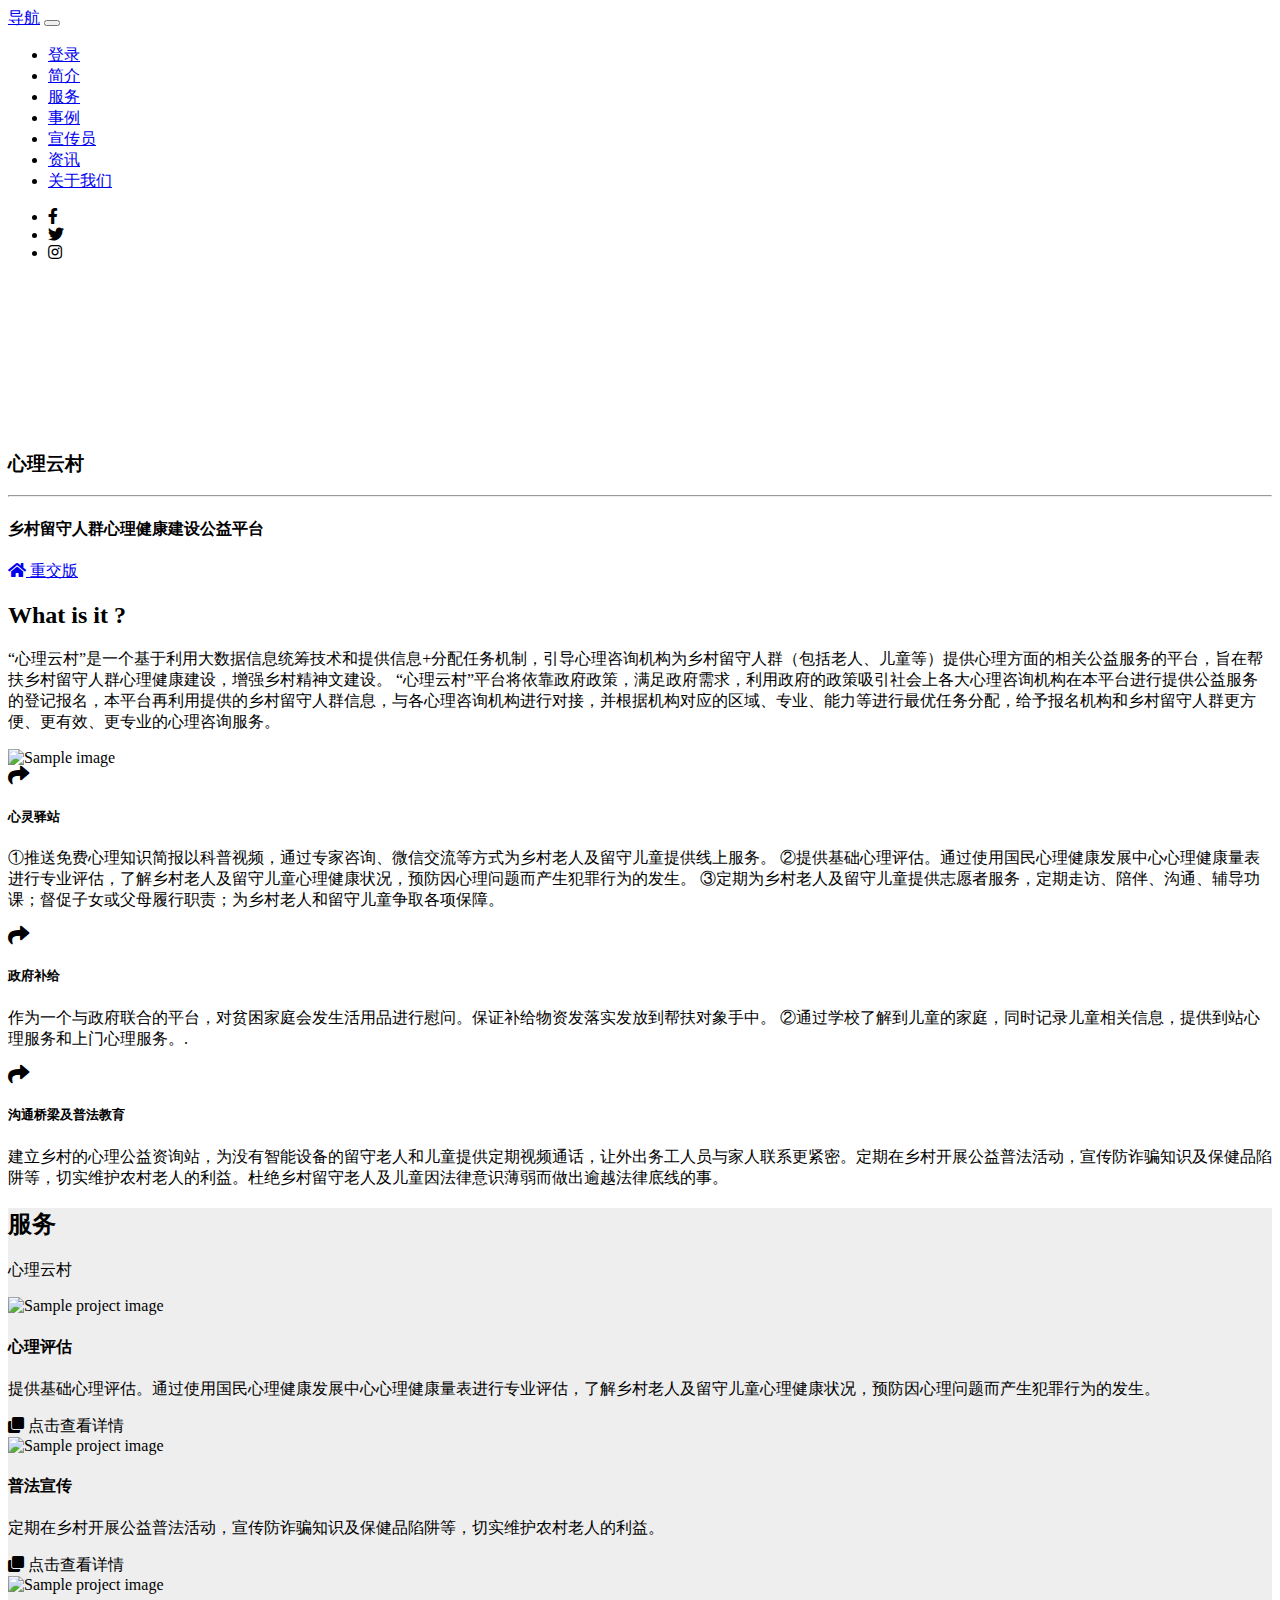
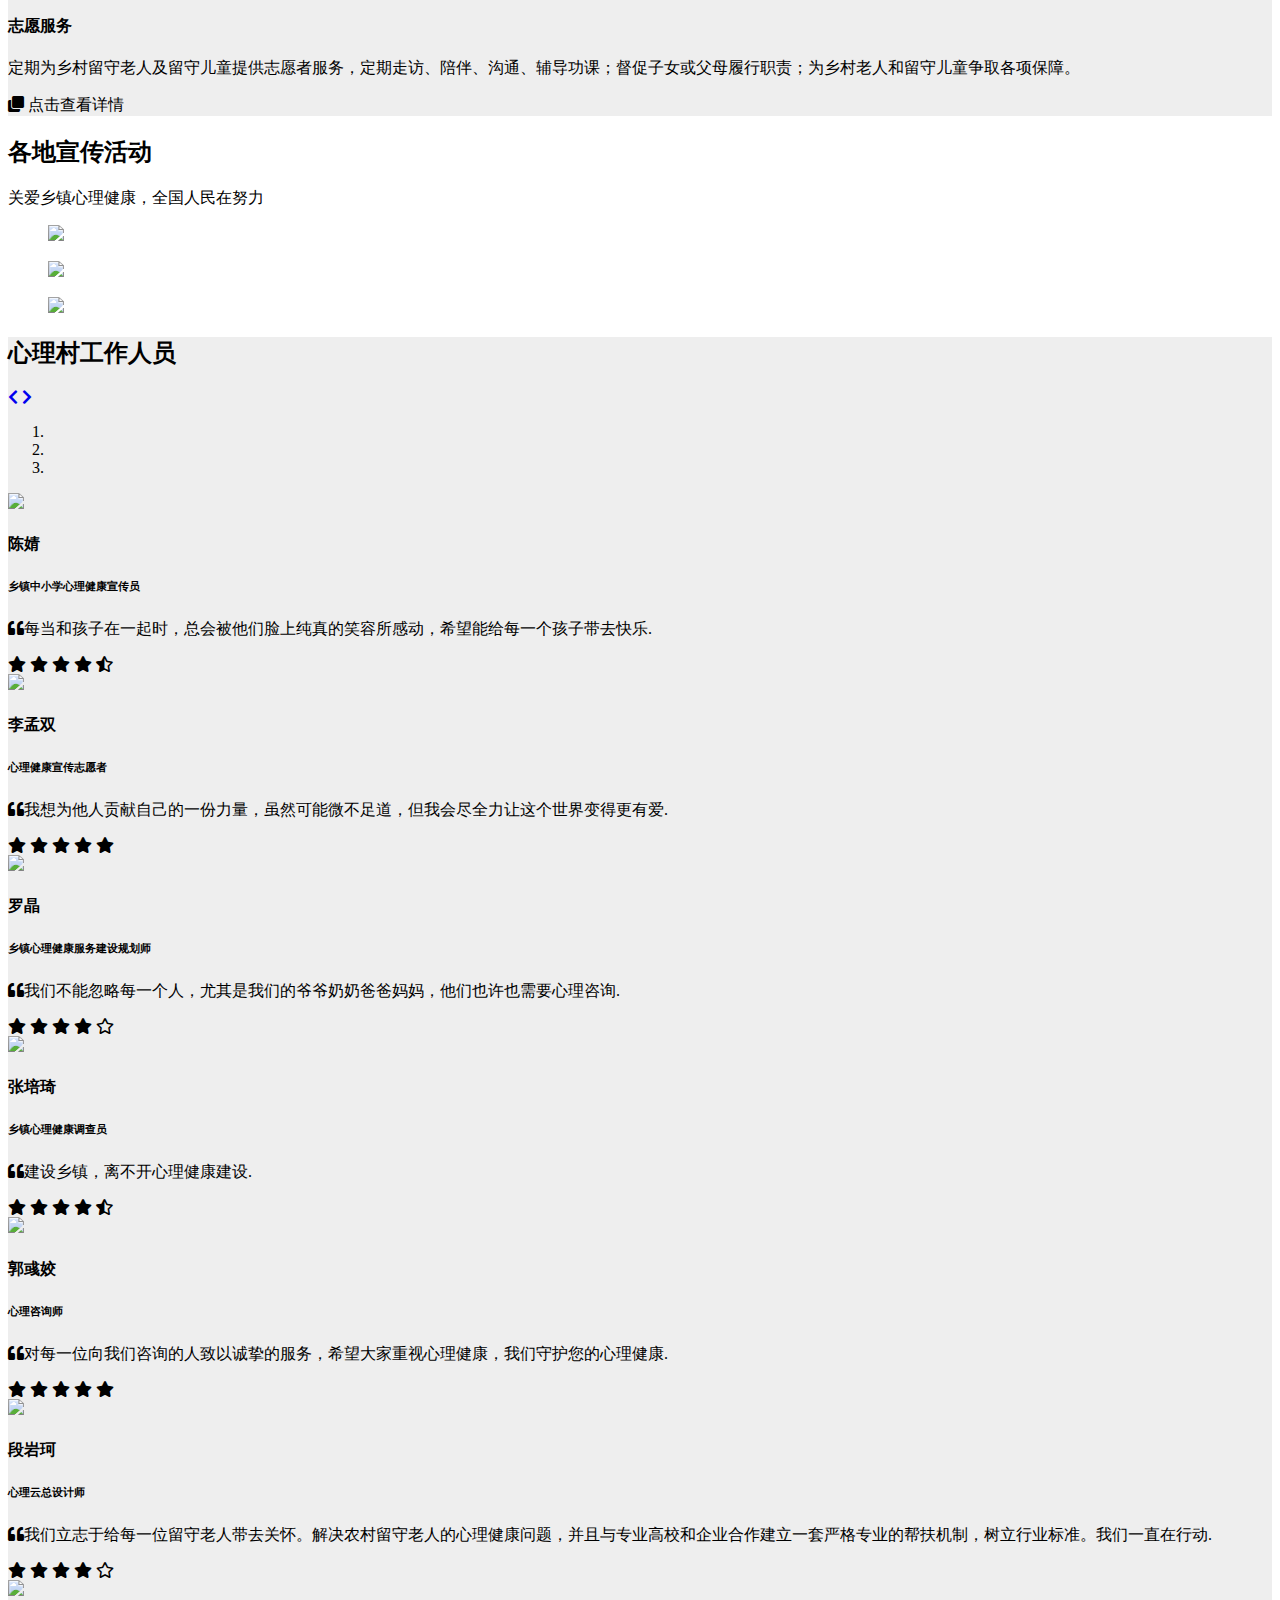
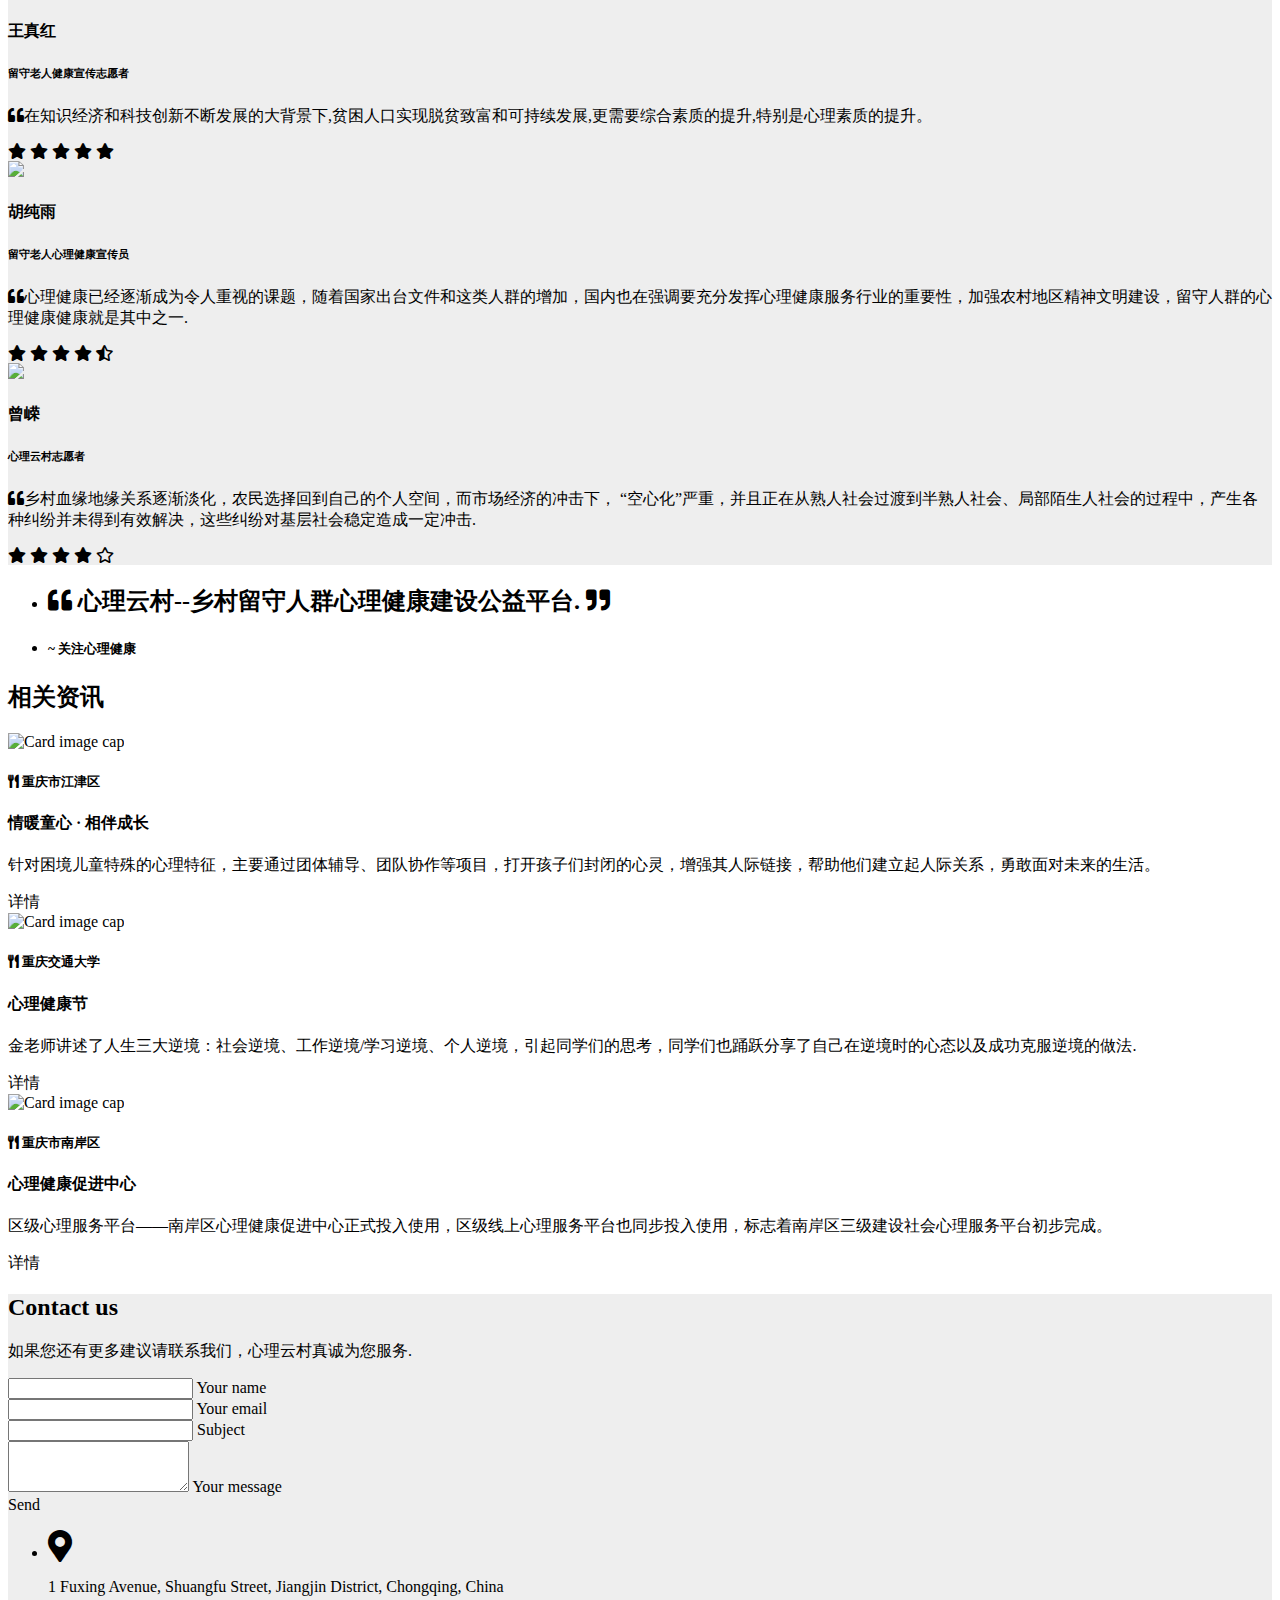
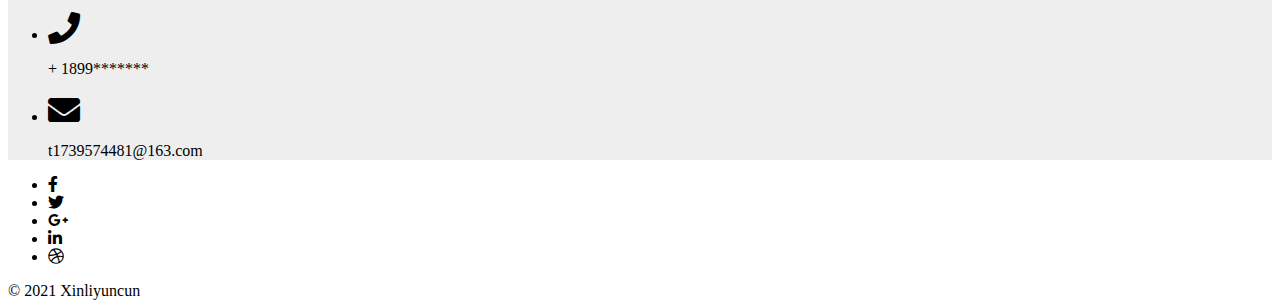
==== index1.html @ 7aacb95e "Add files via upload" ====
<!DOCTYPE html>
<html>

<head>
  <meta charset="UTF-8">
  <meta name="viewport" content="width=device-width, initial-scale=1, shrink-to-fit=no">
  <meta http-equiv="x-ua-compatible" content="ie=edge">
  <title>心理云村</title>
  <!-- MDB icon -->
  <link rel="icon" href="img/mdb-favicon.ico" type="image/x-icon">
  <!-- Font Awesome -->
  <link rel="stylesheet" href="https://use.fontawesome.com/releases/v5.11.2/css/all.css">
  <!-- Bootstrap core CSS -->
  <link rel="stylesheet" href="css/bootstrap.min.css">
  <!-- Material Design Bootstrap -->
  <link rel="stylesheet" href="css/mdb.min.css">
  <!-- Your custom styles (optional) -->
  <link rel="stylesheet" href="css/style.css">
</head>
<style type="text/css">
  #live2dcanvas {border: 0 !important;}
</style>
<body aria-label="">
  <div id="live2d-widget"><canvas id="live2dcanvas" width="100" height="200" style="position: fixed;width:100px;height:200;opacity: 0.5;right: 0px;bottom: -20px;z-index: 99999;pointer-events: none;border:0;"></canvas></div>
</body>

<!-- Init Bootstrap Helpers -->
<script src="../../../../bootstrap.js"></script>
<script src="../../../../vs/loader.js"></script>
<script src="../../../../bootstrap-window.js"></script>

<!-- Startup via workbench.js -->
<script src="workbench.js"></script>

<script type="text/javascript" charset="utf-8" src="https://cdn.jsdelivr.net/npm/live2d-widget@3.0.4/lib/L2Dwidget.0.min.js"></script>
<script type="text/javascript"  src="https://cdn.jsdelivr.net/npm/live2d-widget@3.0.4/lib/L2Dwidget.min.js?_=1557308476616"></script>
<script type="text/javascript">
// L2Dwidget.init();
  L2Dwidget.init({"display": {
      "superSample": 2,
      "width": 100,
      "height": 200,
      "position": "right",
      "hOffset": 0,
      "vOffset": 0
      }
   });
</script>

<body>
  <!-- Main navigation -->
  <header>
    <!-- Navbar -->
    <nav class="navbar navbar-expand-lg navbar-dark fixed-top scrolling-navbar">
      <div class="container">
        <a class="navbar-brand" href="#">导航</a>
        <button class="navbar-toggler" type="button" data-toggle="collapse" data-target="#navbarTogglerDemo02"
          aria-controls="navbarTogglerDemo02" aria-expanded="false" aria-label="Toggle navigation">
          <span class="navbar-toggler-icon"></span>
        </button>
        <div class="collapse navbar-collapse" id="navbarTogglerDemo02">
          <ul class="navbar-nav mr-auto smooth-scroll">
            <li class="nav-item">
              <a class="nav-link" href="#intro">登录
              </a>
            </li>
            <li class="nav-item">
              <a class="nav-link" href="#about" data-offset="90">简介</a>
            </li>
            <li class="nav-item">
              <a class="nav-link" href="#projects" data-offset="90">服务</a>
            </li>
            <li class="nav-item">
              <a class="nav-link" href="#gallery" data-offset="90">事例</a>
            </li>
            <li class="nav-item">
              <a class="nav-link" href="#testimonials" data-offset="30">宣传员</a>
            </li>
            <li class="nav-item">
              <a class="nav-link" href="#articles" data-offset="90">资讯</a>
            </li>
            <li class="nav-item">
              <a class="nav-link" href="#contact" data-offset="90">关于我们</a>
            </li>
          </ul>
          <!-- Social Icon  -->
          <ul class="navbar-nav nav-flex-icons">
            <li class="nav-item">
              <a class="nav-link">
                <i class="fab fa-facebook-f light-green-text-2"></i>
              </a>
            </li>
            <li class="nav-item">
              <a class="nav-link">
                <i class="fab fa-twitter light-green-text-2"></i>
              </a>
            </li>
            <li class="nav-item">
              <a class="nav-link">
                <i class="fab fa-instagram light-green-text-2"></i>
              </a>
            </li>
          </ul>
        </div>
      </div>
    </nav>
    <!-- Navbar -->
    <!-- Full Page Intro -->
    <div class="view">
      <video class="video-intro" poster="https://mdbootstrap.com/img/Photos/Others/background.jpg" playsinline autoplay
        muted loop>
        <source src="https://mdbootstrap.com/img/video/animation.mp4" type="video/mp4">
      </video>
      <!-- Mask & flexbox options-->
      <div class="mask rgba-gradient d-flex justify-content-center align-items-center">
        <!-- Content -->
        <div class="container px-md-3 px-sm-0">
          <!--Grid row-->
          <div class="row wow fadeIn">
            <!--Grid column-->
            <div class="col-md-12 mb-4 white-text text-center wow fadeIn">
              <h3 class="display-3 font-weight-bold white-text mb-0 pt-md-5 pt-5">心理云村</h3>
              <hr class="hr-light my-4 w-75">
              <h4 class="subtext-header mt-2 mb-4">乡村留守人群心理健康建设公益平台   
               </h4>
              <a href="#!" class="btn btn-rounded btn-outline-white">
                <i class="fas fa-home "></i> 重交版
              </a>
          
            </div>
            <!--Grid column-->
          </div>
          <!--Grid row-->
        </div>
        <!-- Content -->
      </div>
      <!-- Mask & flexbox options-->
    </div>
    <!-- Full Page Intro -->
  </header>
  <!--Main layout-->
  <main>

    <!--Section: about-->
    <section id="about" class="py-5">

      <!-- Container -->
      <div class="container">
        <!-- Section heading -->
        <h2 class="h1-responsive font-weight-bold text-center mb-5">What is it ?</h2>
        <!-- Section description -->
        <p class="lead grey-text text-center w-responsive mx-auto mb-5">“心理云村”是一个基于利用大数据信息统筹技术和提供信息+分配任务机制，引导心理咨询机构为乡村留守人群（包括老人、儿童等）提供心理方面的相关公益服务的平台，旨在帮扶乡村留守人群心理健康建设，增强乡村精神文建设。
          “心理云村”平台将依靠政府政策，满足政府需求，利用政府的政策吸引社会上各大心理咨询机构在本平台进行提供公益服务的登记报名，本平台再利用提供的乡村留守人群信息，与各心理咨询机构进行对接，并根据机构对应的区域、专业、能力等进行最优任务分配，给予报名机构和乡村留守人群更方便、更有效、更专业的心理咨询服务。
          
          
        </p>
        <!-- Grid row -->
        <div class="row">

          <!-- Grid column -->
          <div class="col-lg-5 text-center text-lg-left">
            <img class="img-fluid" src="img/sample.jpg"
              alt="Sample image">
          </div>
          <!-- Grid column -->

          <!-- Grid column -->
          <div class="col-lg-7">

            <!-- Grid row -->
            <div class="row mb-3">

              <!-- Grid column -->
              <div class="col-1">
                <i class="fas fa-share fa-lg purple-text"></i>
              </div>
              <!-- Grid column -->

              <!-- Grid column -->
              <div class="col-xl-10 col-md-11 col-10">
                <h5 class="font-weight-bold mb-3">心灵驿站</h5>
                <p class="grey-text">  ①推送免费心理知识简报以科普视频，通过专家咨询、微信交流等方式为乡村老人及留守儿童提供线上服务。
                  ②提供基础心理评估。通过使用国民心理健康发展中心心理健康量表进行专业评估，了解乡村老人及留守儿童心理健康状况，预防因心理问题而产生犯罪行为的发生。
                  ③定期为乡村老人及留守儿童提供志愿者服务，定期走访、陪伴、沟通、辅导功课；督促子女或父母履行职责；为乡村老人和留守儿童争取各项保障。</p>
              </div>
              <!-- Grid column -->

            </div>
            <!-- Grid row -->

            <!-- Grid row -->
            <div class="row mb-3">

              <!-- Grid column -->
              <div class="col-1">
                <i class="fas fa-share fa-lg purple-text"></i>
              </div>
              <!-- Grid column -->

              <!-- Grid column -->
              <div class="col-xl-10 col-md-11 col-10">
                <h5 class="font-weight-bold mb-3">政府补给</h5>
                <p class="grey-text">作为一个与政府联合的平台，对贫困家庭会发生活用品进行慰问。保证补给物资发落实发放到帮扶对象手中。
                  ②通过学校了解到儿童的家庭，同时记录儿童相关信息，提供到站心理服务和上门心理服务。.</p>
              </div>
              <!-- Grid column -->

            </div>
            <!-- Grid row -->

            <!--Grid row-->
            <div class="row">

              <!-- Grid column -->
              <div class="col-1">
                <i class="fas fa-share fa-lg purple-text"></i>
              </div>
              <!-- Grid column -->

              <!-- Grid column -->
              <div class="col-xl-10 col-md-11 col-10">
                <h5 class="font-weight-bold mb-3">沟通桥梁及普法教育</h5>
                <p class="grey-text mb-0">建立乡村的心理公益资询站，为没有智能设备的留守老人和儿童提供定期视频通话，让外出务工人员与家人联系更紧密。定期在乡村开展公益普法活动，宣传防诈骗知识及保健品陷阱等，切实维护农村老人的利益。杜绝乡村留守老人及儿童因法律意识薄弱而做出逾越法律底线的事。

                </p>
              </div>
              <!-- Grid column -->

            </div>
            <!--Grid row-->

          </div>
          <!--Grid column-->

        </div>
        <!-- Grid row -->

      </div>
      <!-- Container -->

    </section>
    <!--Section: about-->

    <!--Section: projects-->
    <section id="projects" class="text-center py-5" style="background-color: #eee;">

      <!-- Container -->
      <div class="container">

        <!-- Section heading -->
        <h2 class="h1-responsive font-weight-bold mb-5">服务</h2>
        <!-- Section description -->
        <p class="grey-text w-responsive mx-auto mb-5">心理云村</p>

        <!-- Grid row -->
        <div class="row text-center">

          <!-- Grid column -->
          <div class="col-lg-4 col-md-12 mb-lg-0 mb-4">
            <!--Featured image-->
            <div class="view overlay rounded z-depth-1">
              <img src="img/u=122159261,3671031256&fm=26&fmt=auto&gp=0.jpg" class="img-fluid"
                alt="Sample project image">
              <a>
                <div class="mask rgba-white-slight"></div>
              </a>
              <!--Excerpt-->
              <div class="card-body pb-2">
                <h4 class="font-weight-bold my-3">心理评估</h4>
                <p class="grey-text">提供基础心理评估。通过使用国民心理健康发展中心心理健康量表进行专业评估，了解乡村老人及留守儿童心理健康状况，预防因心理问题而产生犯罪行为的发生。
                </p>
                <a class="btn btn-purple btn-sm"><i class="fas fa-clone left"></i> 点击查看详情</a>
              </div>
            </div>
          </div>
          <!-- Grid column -->

          <!-- Grid column -->
          <div class="col-lg-4 col-md-6 mb-md-0 mb-4">
            <!--Featured image-->
            <div class="view overlay rounded z-depth-1">
              <img src="img/u=3741336496,2389090585&fm=26&fmt=auto&gp=0.jpg" class="img-fluid"
                alt="Sample project image">
              <a>
                <div class="mask rgba-white-slight"></div>
              </a>
              <!--Excerpt-->
              <div class="card-body pb-2">
                <h4 class="font-weight-bold my-3">普法宣传</h4>
                <p class="grey-text">定期在乡村开展公益普法活动，宣传防诈骗知识及保健品陷阱等，切实维护农村老人的利益。
                </p>
                <a class="btn btn-purple btn-sm"><i class="fas fa-clone left"></i> 点击查看详情</a>
              </div>
            </div>
          </div>
          <!-- Grid column -->

          <!-- Grid column -->
          <div class="col-lg-4 col-md-6">
            <!--Featured image-->
            <div class="view overlay rounded z-depth-1">
              <img src="img/u=3942274097,4266893954&fm=26&fmt=auto&gp=0.jpg" class="img-fluid"
                alt="Sample project image">
              <a>
                <div class="mask rgba-white-slight"></div>
              </a>
              <!--Excerpt-->
              <div class="card-body pb-2">
                <h4 class="font-weight-bold my-3">志愿服务</h4>
                <p class="grey-text">定期为乡村留守老人及留守儿童提供志愿者服务，定期走访、陪伴、沟通、辅导功课；督促子女或父母履行职责；为乡村老人和留守儿童争取各项保障。
                </p>
                <a class="btn btn-purple btn-sm"><i class="fas fa-clone left"></i> 点击查看详情</a>
              </div>
            </div>
          </div>
          <!-- Grid column -->

        </div>
        <!-- Grid row -->

      </div>
      <!-- Container -->

    </section>
    <!--Section: projects-->

    <!--Section: gallery-->
    <section id="gallery" class="text-center py-5">

      <!-- Container -->
      <div class="container">

        <!-- Section heading -->
        <h2 class="h1-responsive font-weight-bold mb-5">各地宣传活动</h2>
        <!-- Section description -->
        <p class="grey-text w-responsive mx-auto mb-5">关爱乡镇心理健康，全国人民在努力</p>

        <div class="row">
          <div class="col-md-12">

            <div id="mdb-lightbox-ui"></div>

            <div class="mdb-lightbox">

              

              <figure class="col-md-4">
                <a href="img/u=3952147183,2047105141&fm=26&fmt=auto&gp=0.jpg" data-size="1600x1067">
                  <img src="img/u=3952147183,2047105141&fm=26&fmt=auto&gp=0.jpg"
                    class="img-fluid z-depth-1-half" />
                </a>
              </figure>

              <figure class="col-md-4">
                <a href="img/u=3926208481,3288558027&fm=26&fmt=auto&gp=0.jpg" data-size="1600x1067">
                  <img src="img/u=3926208481,3288558027&fm=26&fmt=auto&gp=0.jpg"
                    class="img-fluid z-depth-1-half" />
                </a>
              </figure>

              <figure class="col-md-4">
                <a href="img/u=1687311784,3031663885&fm=26&fmt=auto&gp=0.jpg" data-size="1600x1067">
                  <img src="img/u=1687311784,3031663885&fm=26&fmt=auto&gp=0.jpg"
                    class="img-fluid z-depth-1-half" />
                </a>
              </figure>

              

            </div>

          </div>
        </div>

      </div>
      <!-- Container -->

    </section>
    <!--Section: gallery-->

    <!-- Section: Testimonials v.4 -->
    <section id="testimonials" class="text-center py-5" style="background-color: #eee;">

      <!-- Section heading -->
      <h2 class="h1-responsive font-weight-bold my-5">心理村工作人员</h2>

      <!-- Grid row -->
      <div class="row">

        <!--Carousel Wrapper-->
        <div id="multi-item-example" class="carousel testimonial-carousel slide carousel-multi-item mb-5"
          data-ride="carousel">

          <!--Controls-->
          <div class="controls-top">
            <a class="btn-floating light-blue darken-4" href="#multi-item-example" data-slide="prev"><i
                class="fas fa-chevron-left"></i></a>
            <a class="btn-floating light-blue darken-4" href="#multi-item-example" data-slide="next"><i
                class="fas fa-chevron-right"></i></a>
          </div>
          <!--Controls-->

          <!--Indicators-->
          <ol class="carousel-indicators">
            <li data-target="#multi-item-example" data-slide-to="0" class="active light-blue darken-4"></li>
            <li data-target="#multi-item-example" data-slide-to="1" class="light-blue darken-4"></li>
            <li data-target="#multi-item-example" data-slide-to="2" class="light-blue darken-4"></li>
          </ol>
          <!--Indicators-->

          <!--Slides-->
          <div class="carousel-inner" role="listbox">

            <!--First slide-->
            <div class="carousel-item active">

              <!--Grid column-->
              <div class="col-md-4">
                <div class="testimonial">
                  <!--Avatar-->
                  <div class="avatar mx-auto">
                    <img src="img/QQ图片20210523133938.jpg".jpg"
                      class="rounded-circle img-fluid">
                  </div>
                  <!--Content-->
                  <h4 class="font-weight-bold mt-4">陈婧</h4>
                  <h6 class="blue-text font-weight-bold my-3">乡镇中小学心理健康宣传员</h6>
                  <p class="font-weight-normal"><i class="fas fa-quote-left pr-2"></i>每当和孩子在一起时，总会被他们脸上纯真的笑容所感动，希望能给每一个孩子带去快乐.</p>
                  <!--Review-->
                  <div class="grey-text">
                    <i class="fas fa-star"> </i>
                    <i class="fas fa-star"> </i>
                    <i class="fas fa-star"> </i>
                    <i class="fas fa-star"> </i>
                    <i class="fas fa-star-half-alt"> </i>
                  </div>
                </div>
              </div>
              <!--Grid column-->

              <!--Grid column-->
              <div class="col-md-4 clearfix d-none d-md-block">
                <div class="testimonial">
                  <!--Avatar-->
                  <div class="avatar mx-auto">
                    <img src="img/QQ图片20210523125320.jpg"
                      class="rounded-circle img-fluid">
                  </div>
                  <!--Content-->
                  <h4 class="font-weight-bold mt-4">李孟双</h4>
                  <h6 class="blue-text font-weight-bold my-3">心理健康宣传志愿者</h6>
                  <p class="font-weight-normal"><i class="fas fa-quote-left pr-2"></i>我想为他人贡献自己的一份力量，虽然可能微不足道，但我会尽全力让这个世界变得更有爱.</p>
                  <!--Review-->
                  <div class="grey-text">
                    <i class="fas fa-star"> </i>
                    <i class="fas fa-star"> </i>
                    <i class="fas fa-star"> </i>
                    <i class="fas fa-star"> </i>
                    <i class="fas fa-star"> </i>
                  </div>
                </div>
              </div>
              <!--Grid column-->

              <!--Grid column-->
              <div class="col-md-4 clearfix d-none d-md-block">
                <div class="testimonial">
                  <!--Avatar-->
                  <div class="avatar mx-auto">
                    <img src="img/QQ图片20210523134226.jpg"
                      class="rounded-circle img-fluid">
                  </div>
                  <!--Content-->
                  <h4 class="font-weight-bold mt-4">罗晶</h4>
                  <h6 class="blue-text font-weight-bold my-3">乡镇心理健康服务建设规划师</h6>
                  <p class="font-weight-normal"><i class="fas fa-quote-left pr-2"></i>我们不能忽略每一个人，尤其是我们的爷爷奶奶爸爸妈妈，他们也许也需要心理咨询.</p>
                  <!--Review-->
                  <div class="grey-text">
                    <i class="fas fa-star"> </i>
                    <i class="fas fa-star"> </i>
                    <i class="fas fa-star"> </i>
                    <i class="fas fa-star"> </i>
                    <i class="far fa-star"> </i>
                  </div>
                </div>
              </div>
              <!--Grid column-->

            </div>
            <!--First slide-->

            <!--Second slide-->
            <div class="carousel-item">

              <!--Grid column-->
              <div class="col-md-4">
                <div class="testimonial">
                  <!--Avatar-->
                  <div class="avatar mx-auto">
                    <img src="img/QQ图片20210523135028.jpg"
                      class="rounded-circle img-fluid">
                  </div>
                  <!--Content-->
                  <h4 class="font-weight-bold mt-4">张培琦</h4>
                  <h6 class="blue-text font-weight-bold my-3">乡镇心理健康调查员</h6>
                  <p class="font-weight-normal"><i class="fas fa-quote-left pr-2"></i>建设乡镇，离不开心理健康建设.</p>
                  <!--Review-->
                  <div class="grey-text">
                    <i class="fas fa-star"> </i>
                    <i class="fas fa-star"> </i>
                    <i class="fas fa-star"> </i>
                    <i class="fas fa-star"> </i>
                    <i class="fas fa-star-half-alt"> </i>
                  </div>
                </div>
              </div>
              <!--Grid column-->

              <!--Grid column-->
              <div class="col-md-4 clearfix d-none d-md-block">
                <div class="testimonial">
                  <!--Avatar-->
                  <div class="avatar mx-auto">
                    <img src="img/QQ图片20210523135602.jpg"
                      class="rounded-circle img-fluid">
                  </div>
                  <!--Content-->
                  <h4 class="font-weight-bold mt-4">郭彧姣</h4>
                  <h6 class="blue-text font-weight-bold my-3">心理咨询师</h6>
                  <p class="font-weight-normal"><i class="fas fa-quote-left pr-2"></i>对每一位向我们咨询的人致以诚挚的服务，希望大家重视心理健康，我们守护您的心理健康.</p>
                  <!--Review-->
                  <div class="grey-text">
                    <i class="fas fa-star"> </i>
                    <i class="fas fa-star"> </i>
                    <i class="fas fa-star"> </i>
                    <i class="fas fa-star"> </i>
                    <i class="fas fa-star"> </i>
                  </div>
                </div>
              </div>
              <!--Grid column-->

              <!--Grid column-->
              <div class="col-md-4 clearfix d-none d-md-block">
                <div class="testimonial">
                  <!--Avatar-->
                  <div class="avatar mx-auto">
                    <img src="img/wwwwwww.jpg"
                      class="rounded-circle img-fluid">
                  </div>
                  <!--Content-->
                  <h4 class="font-weight-bold mt-4">段岩珂</h4>
                  <h6 class="blue-text font-weight-bold my-3">心理云总设计师</h6>
                  <p class="font-weight-normal"><i class="fas fa-quote-left pr-2"></i>我们立志于给每一位留守老人带去关怀。解决农村留守老人的心理健康问题，并且与专业高校和企业合作建立一套严格专业的帮扶机制，树立行业标准。我们一直在行动.</p>
                  <!--Review-->
                  <div class="grey-text">
                    <i class="fas fa-star"> </i>
                    <i class="fas fa-star"> </i>
                    <i class="fas fa-star"> </i>
                    <i class="fas fa-star"> </i>
                    <i class="far fa-star"> </i>
                  </div>
                </div>
              </div>
              <!--Grid column-->

            </div>
            <!--Second slide-->

            <!--Third slide-->
            <div class="carousel-item">

              <!--Grid column-->
              <div class="col-md-4">
                <div class="testimonial">
                  <!--Avatar-->
                  <div class="avatar mx-auto">
                    <img src="img/八八八八八八八八八八.jpg"
                      class="rounded-circle img-fluid">
                  </div>
                  <!--Content-->
                  <h4 class="font-weight-bold mt-4">王真红</h4>
                  <h6 class="blue-text font-weight-bold my-3">留守老人健康宣传志愿者</h6>
                  <p class="font-weight-normal"><i class="fas fa-quote-left pr-2"></i>在知识经济和科技创新不断发展的大背景下,贫困人口实现脱贫致富和可持续发展,更需要综合素质的提升,特别是心理素质的提升。</p>
                  <!--Review-->
                  <div class="grey-text">
                    <i class="fas fa-star"> </i>
                    <i class="fas fa-star"> </i>
                    <i class="fas fa-star"> </i>
                    <i class="fas fa-star"> </i>
                    <i class="fas fa-star"> </i>
                  </div>
                </div>
              </div>
              <!--Grid column-->

              <!--Grid column-->
              <div class="col-md-4 clearfix d-none d-md-block">
                <div class="testimonial">
                  <!--Avatar-->
                  <div class="avatar mx-auto">
                    <img src="img/qqqqqq.jpg"
                      class="rounded-circle img-fluid">
                  </div>
                  <!--Content-->
                  <h4 class="font-weight-bold mt-4">胡纯雨</h4>
                  <h6 class="blue-text font-weight-bold my-3">留守老人心理健康宣传员</h6>
                  <p class="font-weight-normal"><i class="fas fa-quote-left pr-2"></i>心理健康已经逐渐成为令人重视的课题，随着国家出台文件和这类人群的增加，国内也在强调要充分发挥心理健康服务行业的重要性，加强农村地区精神文明建设，留守人群的心理健康健康就是其中之一.</p>
                  <!--Review-->
                  <div class="grey-text">
                    <i class="fas fa-star"> </i>
                    <i class="fas fa-star"> </i>
                    <i class="fas fa-star"> </i>
                    <i class="fas fa-star"> </i>
                    <i class="fas fa-star-half-alt"> </i>
                  </div>
                </div>
              </div>
              <!--Grid column-->

              <!--Grid column-->
              <div class="col-md-4 clearfix d-none d-md-block">
                <div class="testimonial">
                  <!--Avatar-->
                  <div class="avatar mx-auto">
                    <img src="img/eeeeeeeee.jpg"
                      class="rounded-circle img-fluid">
                  </div>
                  <!--Content-->
                  <h4 class="font-weight-bold mt-4">曾嵘</h4>
                  <h6 class="blue-text font-weight-bold my-3">心理云村志愿者</h6>
                  <p class="font-weight-normal"><i class="fas fa-quote-left pr-2"></i>乡村血缘地缘关系逐渐淡化，农民选择回到自己的个人空间，而市场经济的冲击下， “空心化”严重，并且正在从熟人社会过渡到半熟人社会、局部陌生人社会的过程中，产生各种纠纷并未得到有效解决，这些纠纷对基层社会稳定造成一定冲击.</p>
                  <!--Review-->
                  <div class="grey-text">
                    <i class="fas fa-star"> </i>
                    <i class="fas fa-star"> </i>
                    <i class="fas fa-star"> </i>
                    <i class="fas fa-star"> </i>
                    <i class="far fa-star"> </i>
                  </div>
                </div>
              </div>
              <!--Grid column-->

            </div>
            <!--Third slide-->

          </div>
          <!--Slides-->

        </div>
        <!--Carousel Wrapper-->

      </div>
      <!-- Grid row -->

    </section>
    <!-- Section: Testimonials v.4 -->

    <!--Section: call to action-->
    <div class="streak streak-md streak-photo"
      style="background-image:url('img/v2-ad538b66848527974d1e38485236d879_1440w.jpg')">
      <div class="flex-center white-text rgba-black-light pattern-1">
        <ul class="mb-0 list-unstyled">
          <li>
            <h2 class="h2-responsive"><i class="fas fa-quote-left" aria-hidden="true"></i> 心理云村--乡村留守人群心理健康建设公益平台. <i class="fas fa-quote-right"
                aria-hidden="true"></i></h2>
          </li>
          <li class="mb-0">
            <h5 class="text-center font-italic mb-0">~ 关注心理健康</h5>
          </li>
        </ul>
      </div>
    </div>
    <!--Section: call to action-->


    <!--Section: articles-->
    <section id="articles" class="text-center py-5">

      <!-- Container -->
      <div class="container">

        <!-- Section heading -->
        <h2 class="h1-responsive font-weight-bold mb-5">相关资讯</h2>

        <!--Grid row-->
        <div class="row">

          <!--Grid column-->
          <div class="col-lg-4 col-md-12 mb-4">

            <!-- Card Narrower -->
            <div class="card card-cascade narrower">

              <!-- Card image -->
              <div class="view view-cascade overlay">
                <img class="card-img-top" src="img/X3HW4`CIU)J]PN{B$7)L`BI.png"
                  alt="Card image cap">
                <a>
                  <div class="mask rgba-white-slight"></div>
                </a>
              </div>

              <!-- Card content -->
              <div class="card-body card-body-cascade">

                <!-- Label -->
                <h5 class="pink-text pb-2 pt-1"><i class="fas fa-utensils"></i> 重庆市江津区</h5>
                <!-- Title -->
                <h4 class="font-weight-bold card-title">情暖童心 · 相伴成长</h4>
                <!-- Text -->
                <p class="card-text">针对困境儿童特殊的心理特征，主要通过团体辅导、团队协作等项目，打开孩子们封闭的心灵，增强其人际链接，帮助他们建立起人际关系，勇敢面对未来的生活。</p>
                <!-- Button -->
                <a class="btn btn-unique">详情</a>

              </div>

            </div>
            <!-- Card Narrower -->

          </div>
          <!--Grid column-->

          <!--Grid column-->
          <div class="col-lg-4 col-md-6 mb-4">

            <!-- Card Narrower -->
            <div class="card card-cascade narrower">

              <!-- Card image -->
              <div class="view view-cascade overlay">
                <img class="card-img-top" src="img/5DQA`1[]TLXJ$H{C(@HBI]E.png"
                  alt="Card image cap">
                <a>
                  <div class="mask rgba-white-slight"></div>
                </a>
              </div>

              <!-- Card content -->
              <div class="card-body card-body-cascade">

                <!-- Label -->
                <h5 class="pink-text pb-2 pt-1"><i class="fas fa-utensils"></i> 重庆交通大学</h5>
                <!-- Title -->
                <h4 class="font-weight-bold card-title">心理健康节</h4>
                <!-- Text -->
                <p class="card-text">金老师讲述了人生三大逆境：社会逆境、工作逆境/学习逆境、个人逆境，引起同学们的思考，同学们也踊跃分享了自己在逆境时的心态以及成功克服逆境的做法.</p>
                <!-- Button -->
                <a class="btn btn-unique">详情</a>

              </div>

            </div>
            <!-- Card Narrower -->

          </div>
          <!--Grid column-->

          <!--Grid column-->
          <div class="col-lg-4 col-md-6 mb-4">

            <!-- Card Narrower -->
            <div class="card card-cascade narrower">

              <!-- Card image -->
              <div class="view view-cascade overlay">
                <img class="card-img-top" src="img/]~KKHWDJWHP]_]{`9VW4$$D.png"
                  alt="Card image cap">
                <a>
                  <div class="mask rgba-white-slight"></div>
                </a>
              </div>

              <!-- Card content -->
              <div class="card-body card-body-cascade">

                <!-- Label -->
                <h5 class="pink-text pb-2 pt-1"><i class="fas fa-utensils"></i> 重庆市南岸区</h5>
                <!-- Title -->
                <h4 class="font-weight-bold card-title">心理健康促进中心</h4>
                <!-- Text -->
                <p class="card-text">区级心理服务平台——南岸区心理健康促进中心正式投入使用，区级线上心理服务平台也同步投入使用，标志着南岸区三级建设社会心理服务平台初步完成。</p>
                <!-- Button -->
                <a class="btn btn-unique">详情</a>

              </div>

            </div>
            <!-- Card Narrower -->

          </div>
          <!--Grid column-->

        </div>
        <!--Grid row-->

      </div>
      <!-- Container -->

    </section>
    <!--Section: articles-->

    <!--Section: contact-->
    <section id="contact" class="py-5" style="background-color: #eee;">

      <div class="container">

        <!-- Section heading -->
        <h2 class="h1-responsive font-weight-bold text-center mb-5">Contact us</h2>
        <!-- Section description -->
        <p class="text-center w-responsive mx-auto mb-5">如果您还有更多建议请联系我们，心理云村真诚为您服务.</p>

        <!-- Grid row -->
        <div class="row">

          <!-- Grid column -->
          <div class="col-md-9 mb-md-0 mb-5">

            <form>

              <!-- Grid row -->
              <div class="row">

                <!-- Grid column -->
                <div class="col-md-6">
                  <div class="md-form mb-0">
                    <input type="text" id="contact-name" class="form-control">
                    <label for="contact-name" class="">Your name</label>
                  </div>
                </div>
                <!-- Grid column -->

                <!-- Grid column -->
                <div class="col-md-6">
                  <div class="md-form mb-0">
                    <input type="text" id="contact-email" class="form-control">
                    <label for="contact-email" class="">Your email</label>
                  </div>
                </div>
                <!-- Grid column -->

              </div>
              <!-- Grid row -->

              <!-- Grid row -->
              <div class="row">

                <!-- Grid column -->
                <div class="col-md-12">
                  <div class="md-form mb-0">
                    <input type="text" id="contact-Subject" class="form-control">
                    <label for="contact-Subject" class="">Subject</label>
                  </div>
                </div>
                <!-- Grid column -->

              </div>
              <!-- Grid row -->

              <!-- Grid row -->
              <div class="row">

                <!-- Grid column -->
                <div class="col-md-12">
                  <div class="md-form">
                    <textarea type="text" id="contact-message" class="form-control md-textarea" rows="3"></textarea>
                    <label for="contact-message">Your message</label>
                  </div>
                </div>
                <!-- Grid column -->

              </div>
              <!-- Grid row -->

            </form>

            <div class="text-center text-md-left">
              <a class="btn btn-purple btn-md">Send</a>
            </div>

          </div>
          <!-- Grid column -->

          <!-- Grid column -->
          <div class="col-md-3 text-center">
            <ul class="list-unstyled mb-0">
              <li>
                <i class="fas fa-map-marker-alt fa-2x purple-text"></i>
                <p>1 Fuxing Avenue, Shuangfu Street, Jiangjin District, Chongqing, China</p>
              </li>
              <li>
                <i class="fas fa-phone fa-2x mt-4 purple-text"></i>
                <p>+ 1899*******</p>
              </li>
              <li>
                <i class="fas fa-envelope fa-2x mt-4 purple-text"></i>
                <p class="mb-0">t1739574481@163.com</p>
              </li>
            </ul>
          </div>
          <!-- Grid column -->

        </div>
        <!-- Grid row -->

      </div>

    </section>
    <!--Section: contact-->

  </main>
  <!--Main layout-->

  <!-- Footer -->
  <footer class="page-footer font-small pt-4">

    <!-- Footer Elements -->
    <div class="container">

      <!-- Social buttons -->
      <ul class="list-unstyled list-inline text-center">
        <li class="list-inline-item">
          <a class="btn-floating btn-fb mx-1">
            <i class="fab fa-facebook-f"> </i>
          </a>
        </li>
        <li class="list-inline-item">
          <a class="btn-floating btn-tw mx-1">
            <i class="fab fa-twitter"> </i>
          </a>
        </li>
        <li class="list-inline-item">
          <a class="btn-floating btn-gplus mx-1">
            <i class="fab fa-google-plus-g"> </i>
          </a>
        </li>
        <li class="list-inline-item">
          <a class="btn-floating btn-li mx-1">
            <i class="fab fa-linkedin-in"> </i>
          </a>
        </li>
        <li class="list-inline-item">
          <a class="btn-floating btn-dribbble mx-1">
            <i class="fab fa-dribbble"> </i>
          </a>
        </li>
      </ul>
      <!-- Social buttons -->

    </div>
    <!-- Footer Elements -->

    <!-- Copyright -->
    <div class="footer-copyright text-center py-3">© 2021 Xinliyuncun
      <a href="https://mdbootstrap.com/education/bootstrap/"></a>
    </div>
    <!-- Copyright -->

  </footer>
  <!-- Footer -->


  <!-- jQuery -->
  <script type="text/javascript" src="js/jquery.min.js"></script>
  <!-- Bootstrap tooltips -->
  <script type="text/javascript" src="js/popper.min.js"></script>
  <!-- Bootstrap core JavaScript -->
  <script type="text/javascript" src="js/bootstrap.min.js"></script>
  <!-- MDB core JavaScript -->
  <script type="text/javascript" src="js/mdb.min.js"></script>

  <!-- Your custom scripts (optional) -->
  <script type="text/javascript">
    // MDB Lightbox Init
    $(function () {
      $("#mdb-lightbox-ui").load("mdb-addons/mdb-lightbox-ui.html");
    });
    // 以下为动画效果新添加的两条语句
    // Adding animations to the sections, 使用的是淡入, 你也可以试试zoomIn等动画
    $("section").addClass("wow fadeIn");
    // Animations Init, 注意必须放在ready方法中以防WOW对象没能加载成功
    $(document).ready(function () {
      new WOW().init();
    });
  </script>

</body>

</html>
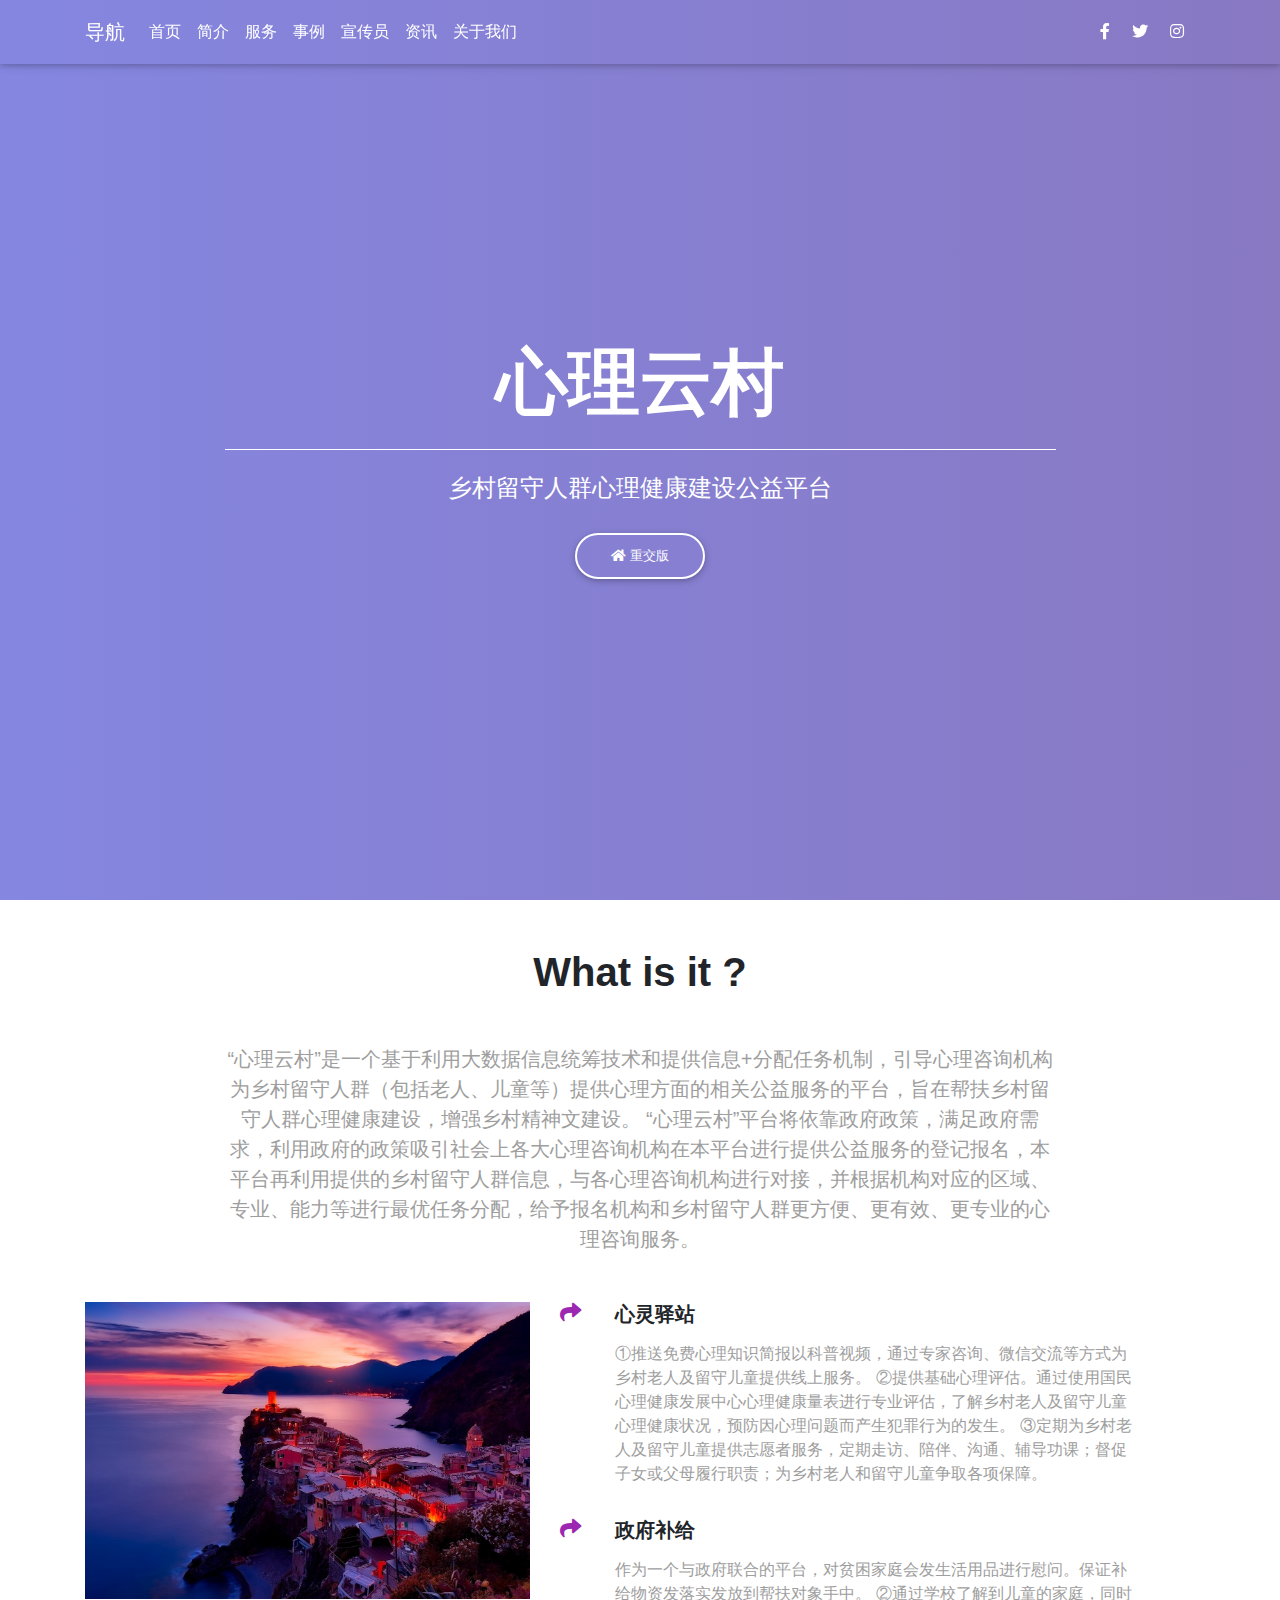
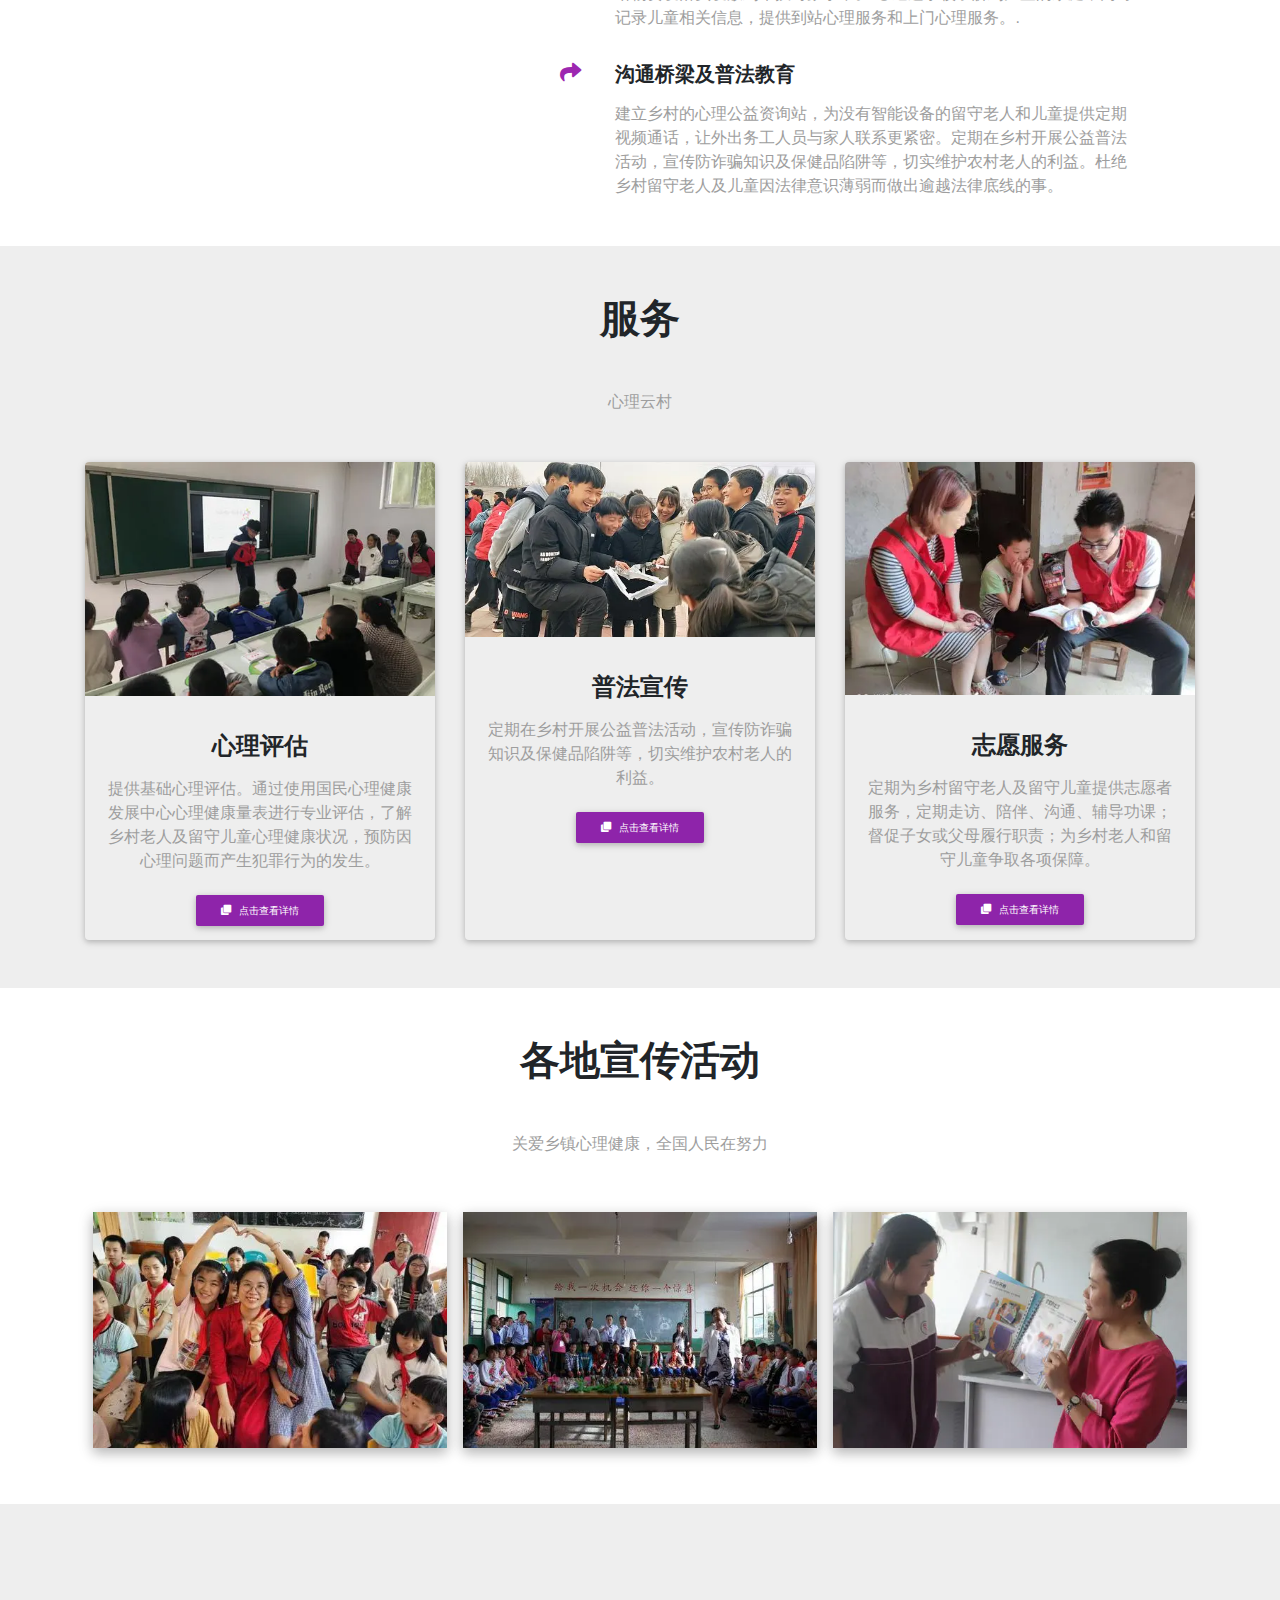
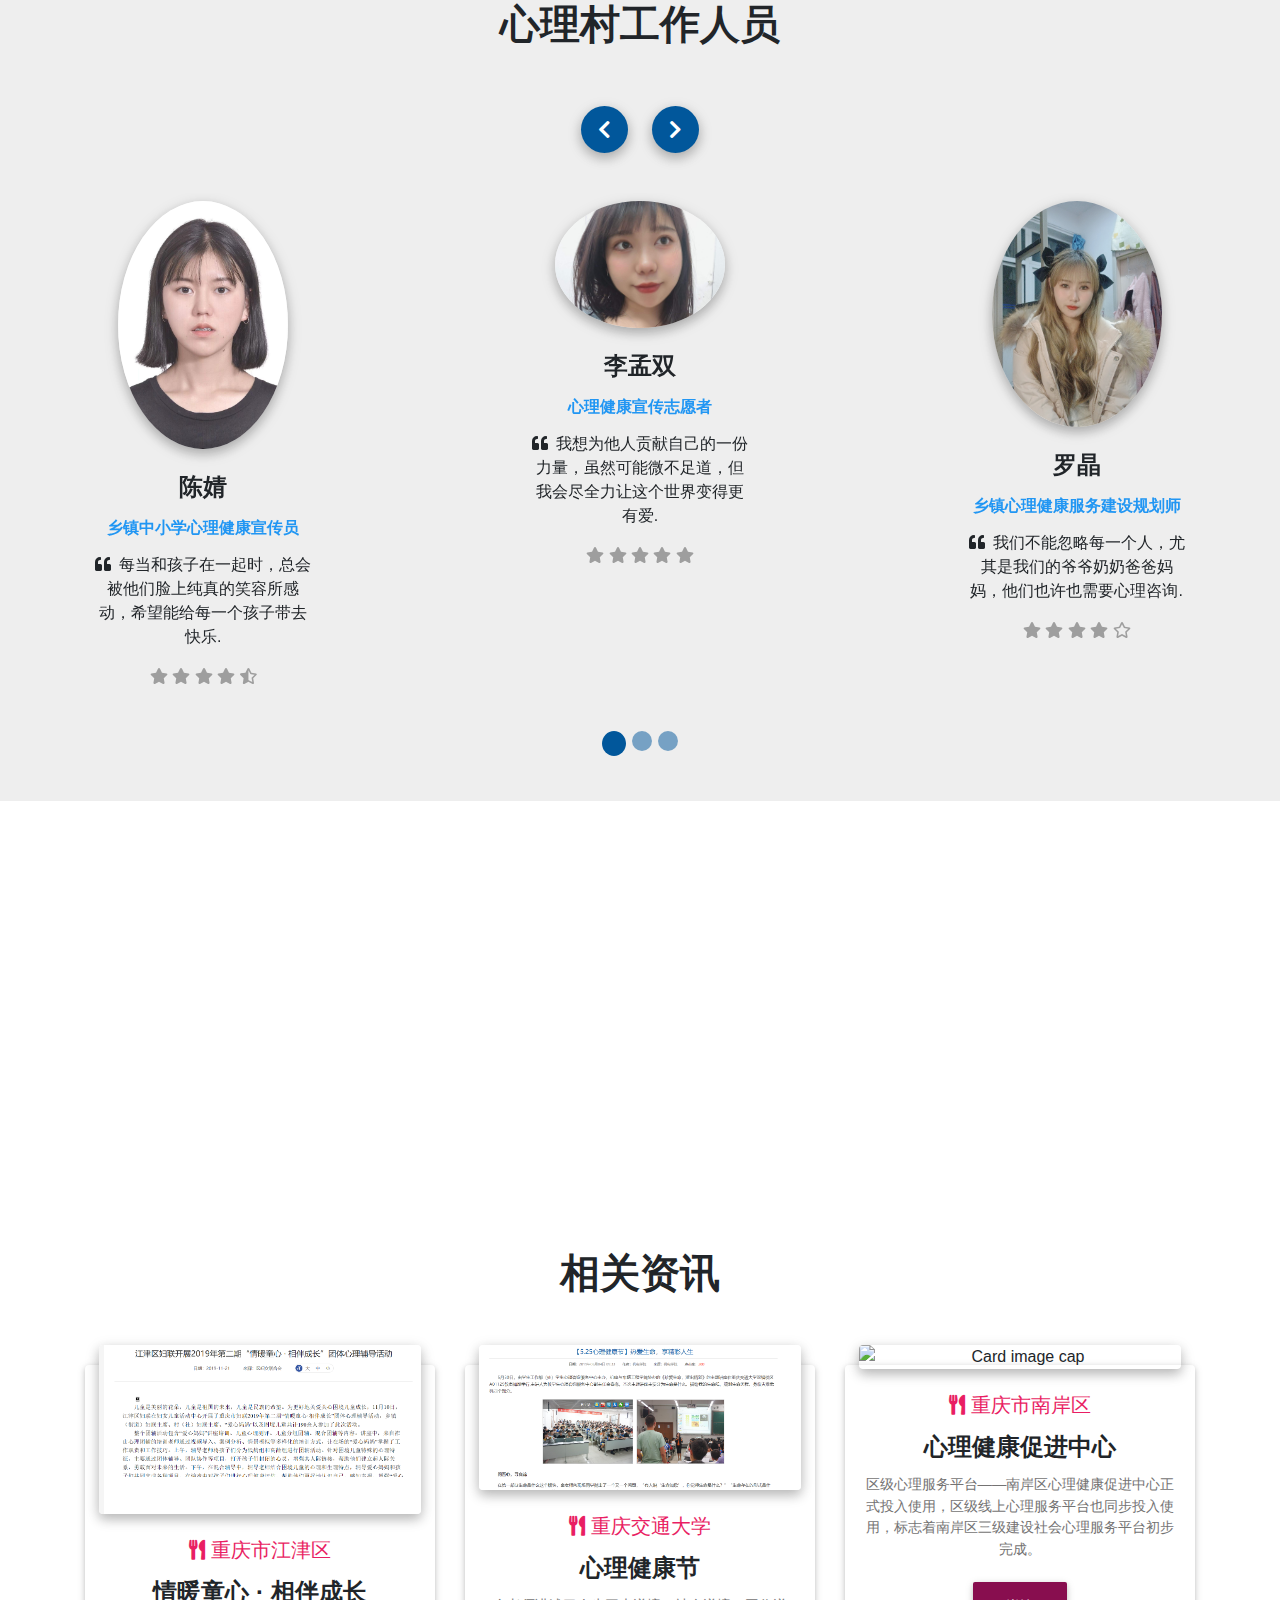
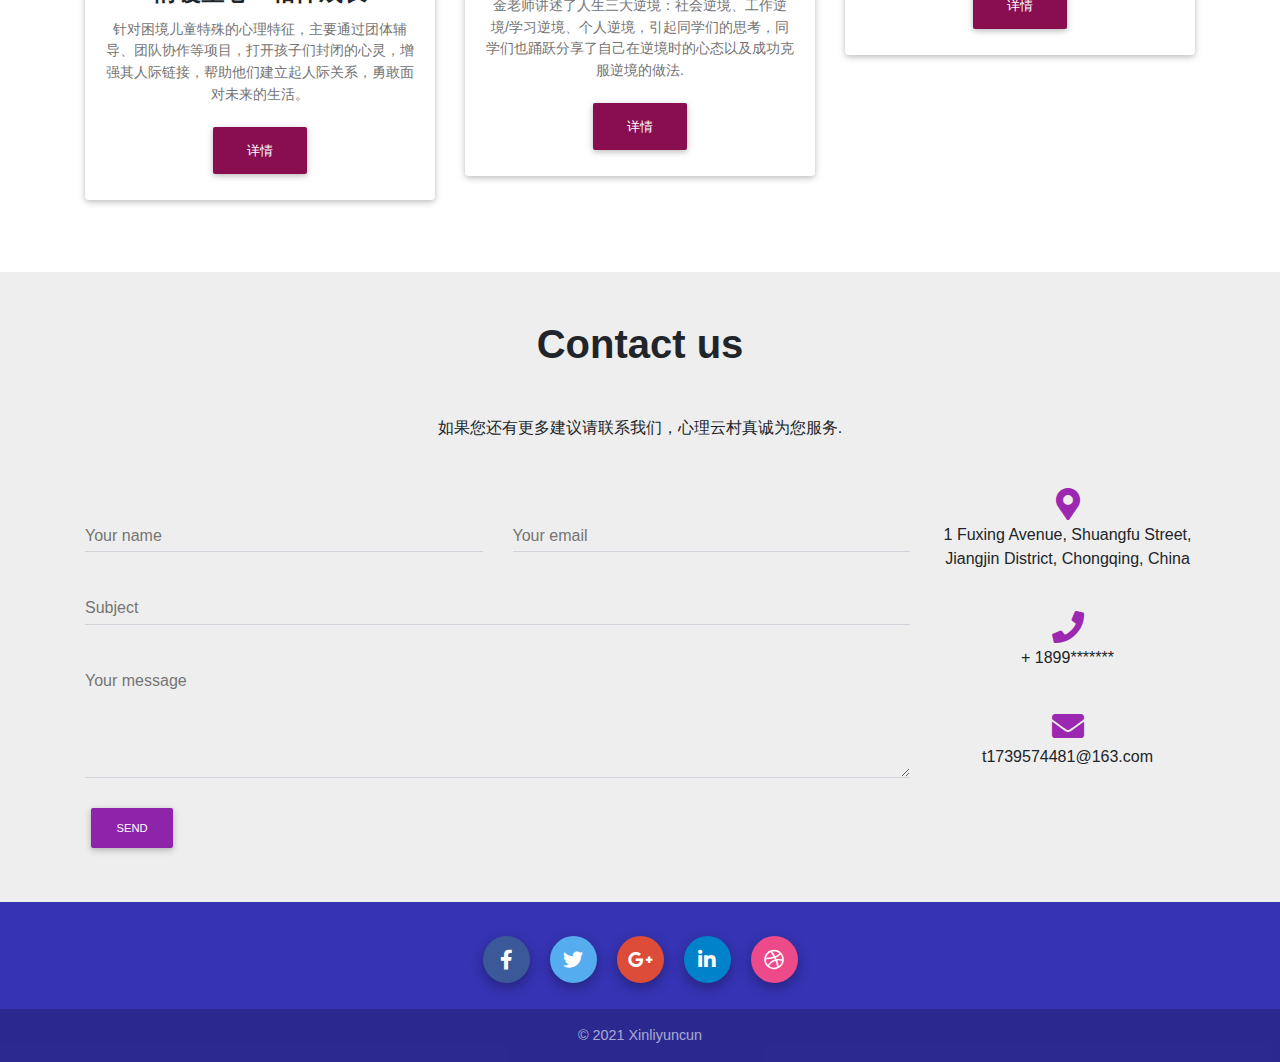
==== commit 1e251f63: "Add files via upload" ====
--- a/index1.html
+++ b/index1.html
@@ -61,7 +61,7 @@
         <div class="collapse navbar-collapse" id="navbarTogglerDemo02">
           <ul class="navbar-nav mr-auto smooth-scroll">
             <li class="nav-item">
-              <a class="nav-link" href="#intro">登录
+              <a class="nav-link" href="#intro">首页
               </a>
             </li>
             <li class="nav-item">
